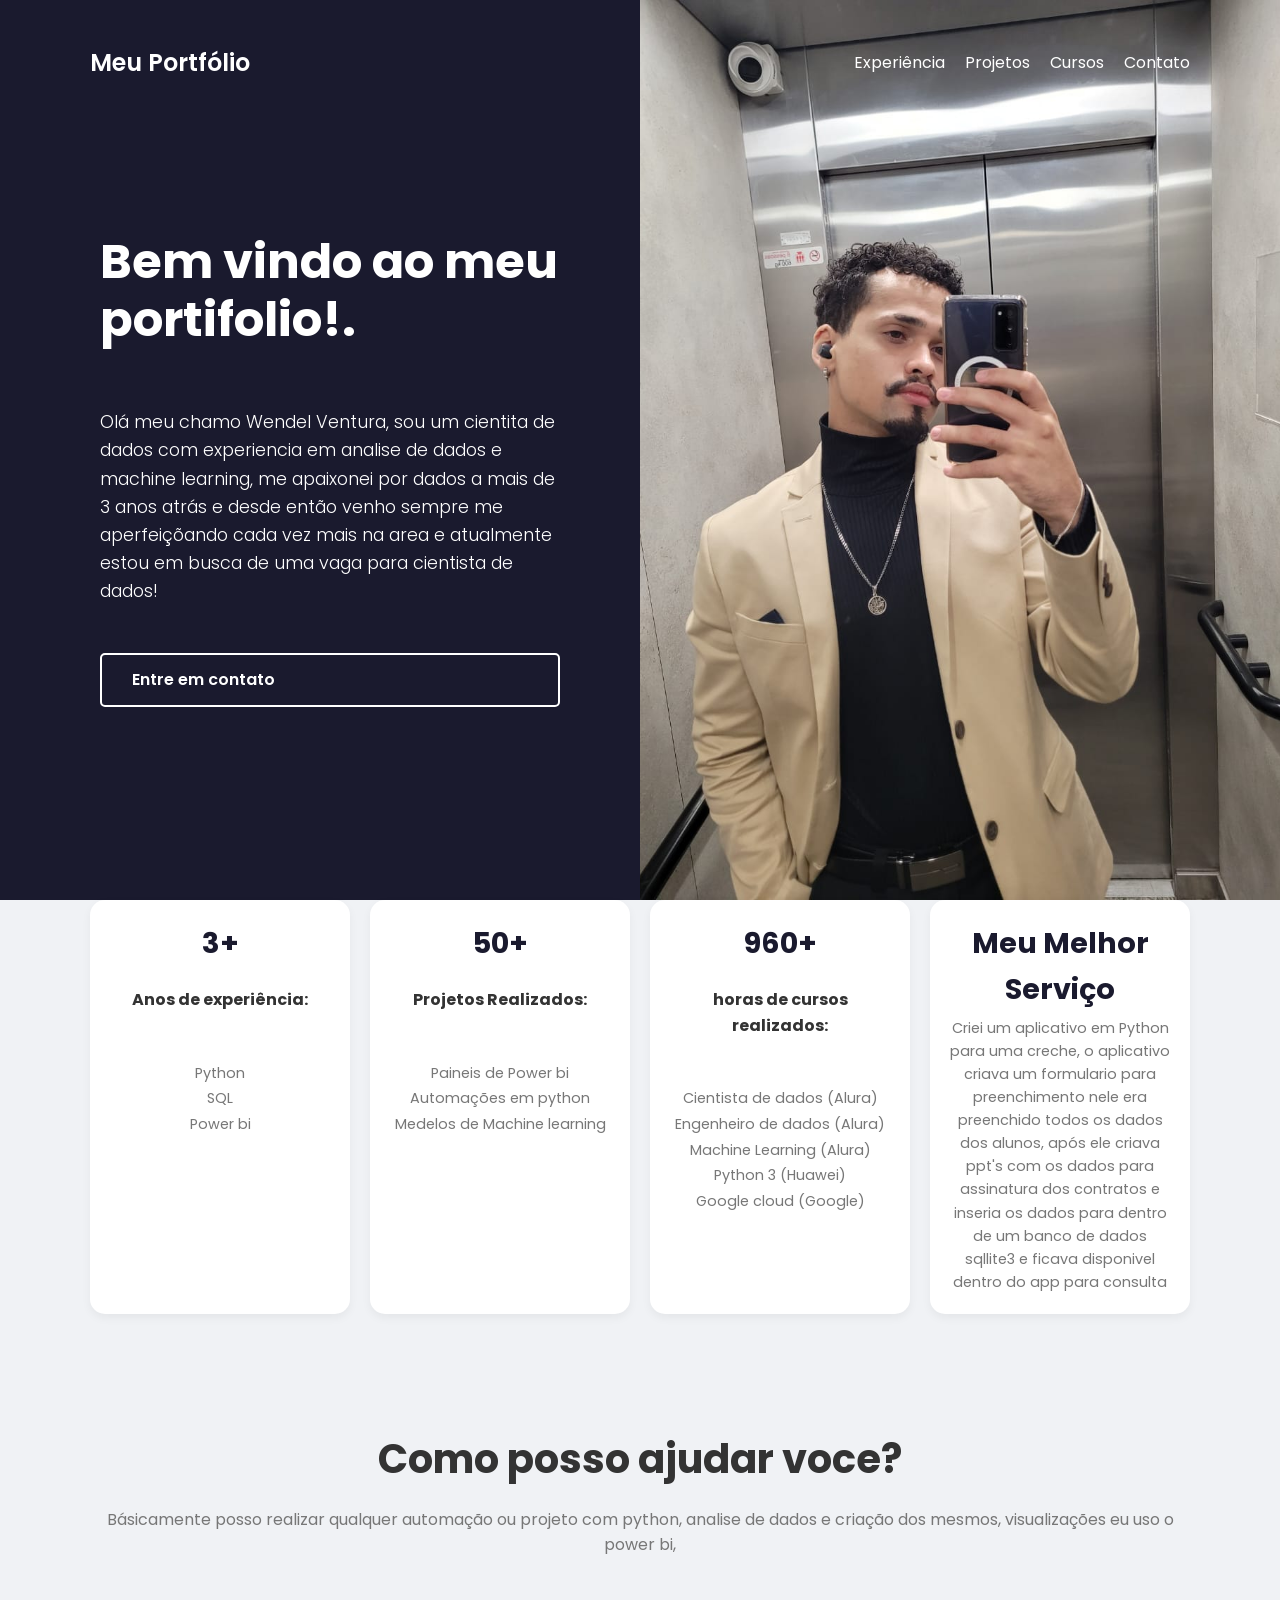
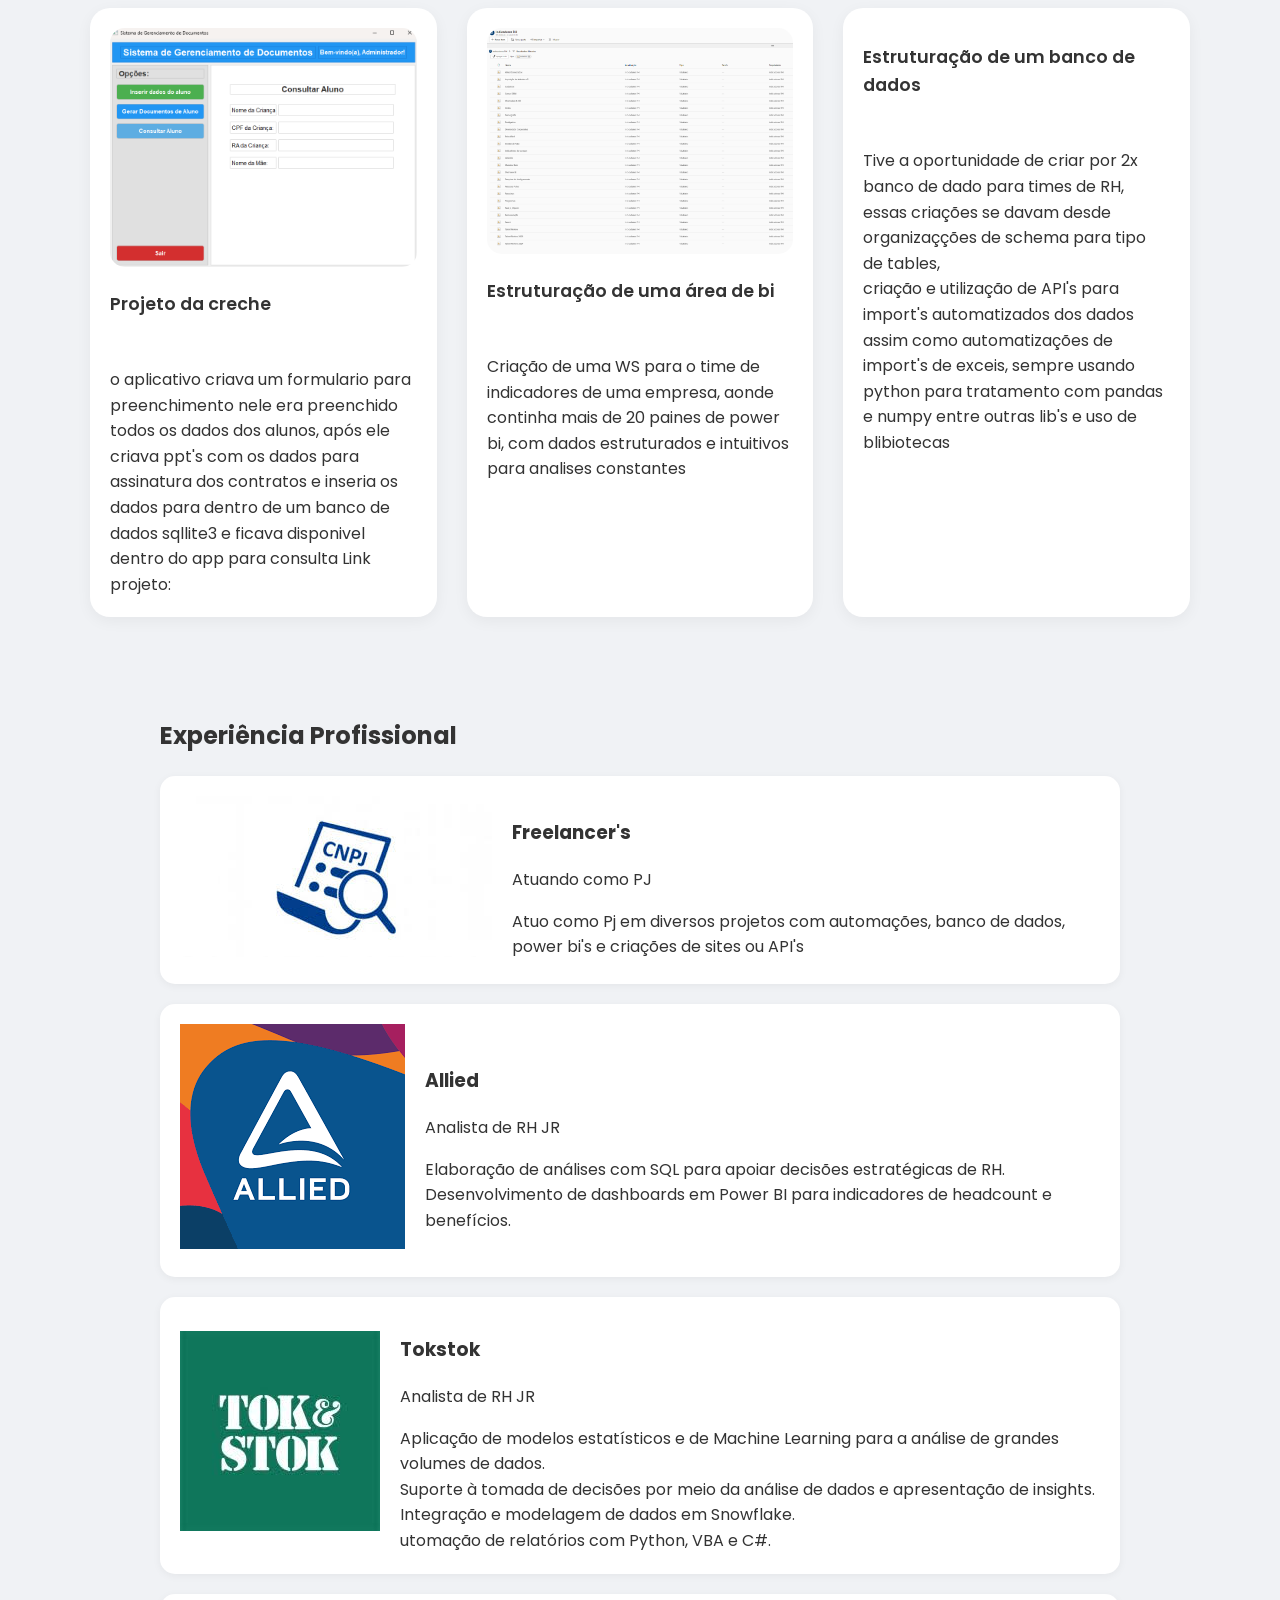
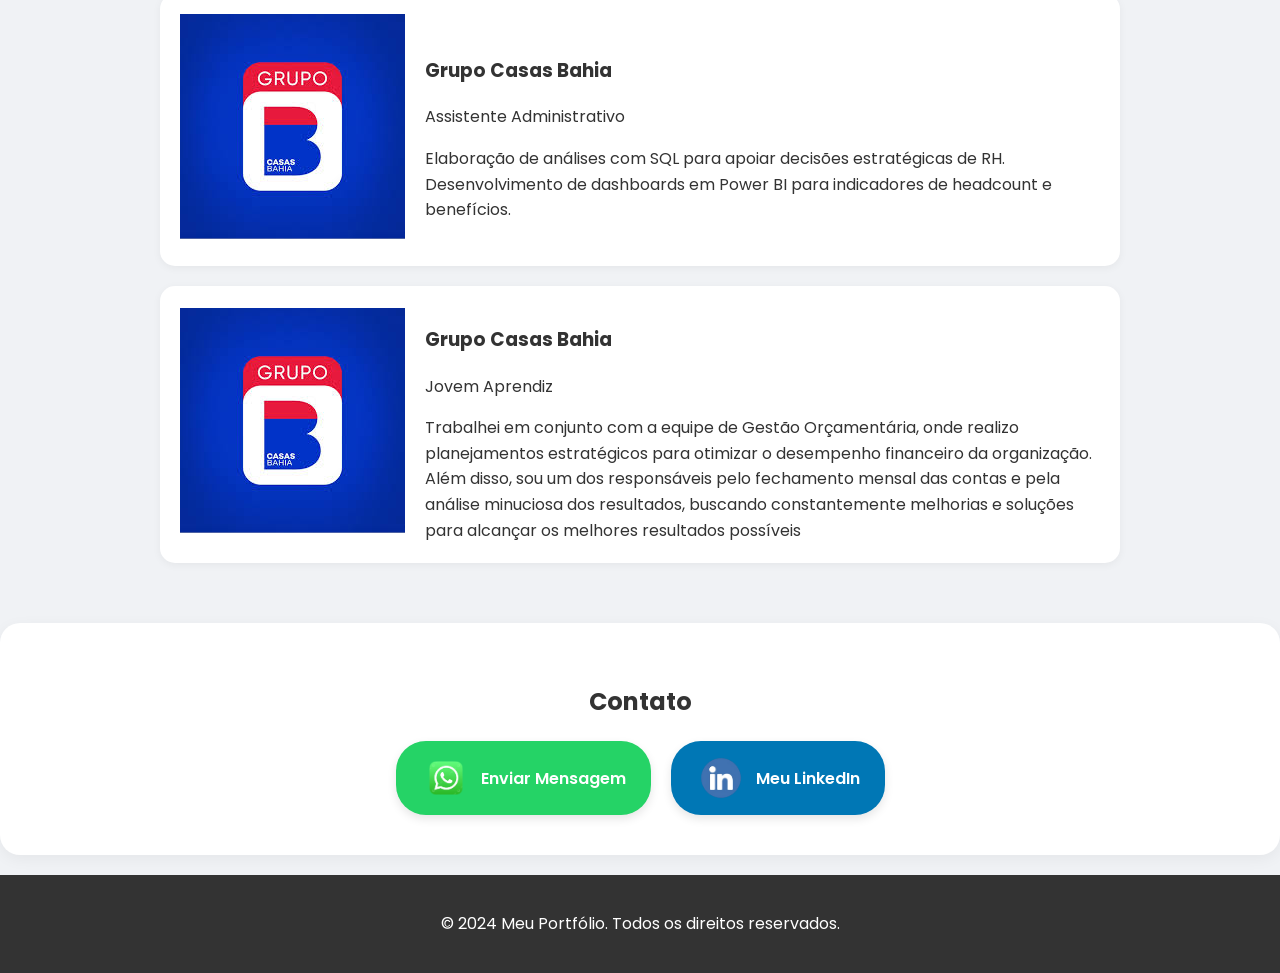
==== index.html @ 9877d7f4 "Subindo o site" ====
<!DOCTYPE html>
<html lang="pt-br">
<head>
    <meta charset="UTF-8">
    <meta name="viewport" content="width=device-width, initial-scale=1.0">
    <title>Meu Portfólio</title>
    <link rel="stylesheet" href="style.css">
    <link rel="preconnect" href="https://fonts.googleapis.com">
    <link rel="preconnect" href="https://fonts.gstatic.com" crossorigin>
    <link href="https://fonts.googleapis.com/css2?family=Poppins:wght@300;400;600;700&display=swap" rel="stylesheet">
</head>
<body>

    <section id="hero">
        <header class="header">
            <nav class="container">
                <h1 class="logo">Meu Portfólio</h1>
                <ul>
                    <li><a href="#experiencia">Experiência</a></li>
                    <li><a href="#projetos">Projetos</a></li>
                    <li><a href="cursos.html">Cursos</a></li>
                    <li><a href="#contato">Contato</a></li>
                </ul>
            </nav>
        </header>

        <div class="hero-conteudo-wrapper">
            <div class="hero-texto">
                <h1>
                    Bem vindo ao meu portifolio!.
                </h1>
                <p>
                    Olá meu chamo Wendel Ventura, sou um cientita de dados com experiencia em analise de dados e machine learning, me apaixonei por dados a mais de 3 anos atrás e desde então venho sempre 
                    me aperfeiçõando cada vez mais na area e atualmente estou em busca de uma vaga para cientista de dados! 
                </p>
                <a href="#contato" class="botao">Entre em contato</a>
            </div>
            <div class="hero-imagem">
                <img src="pictures\img2.jpg" alt="Sua foto de perfil profissional">
            </div>
        </div>
    </section>

    <section id="info-cards" class="container">
        <div class="info-card">
            <h3>3+</h3>
            <h4>Anos de experiência: </h4>
            <br>
            <span>Python</span>
            <br>
            <span>SQL</span>
            <br>
            <span>Power bi</span>
        </div>
        <div class="info-card">
            <h3>50+</h3>
            <h4>Projetos Realizados:</h4>
            <br>
            <span>Paineis de Power bi</span><br>
            <span>Automações em python</span><br>
            <span>Medelos de Machine learning</span>
        </div>
        <div class="info-card">
            <h3>960+</h3>
            <h4>horas de cursos realizados:</h4><br>
            <span>
                Cientista de dados (Alura)<br>
                Engenheiro de dados (Alura)<br>
                Machine Learning (Alura)<br>
                Python 3 (Huawei)<br>
                Google cloud (Google)
            </span><br>
        </div>
        <div class="info-card">
            <h3>Meu Melhor<br>Serviço</h3>
            <p>Criei um aplicativo em Python para uma creche, o aplicativo criava um formulario para preenchimento
                nele era preenchido todos os dados dos alunos, após ele criava ppt's com os dados para assinatura dos contratos
                e inseria os dados para dentro de um banco de dados sqllite3 e ficava disponivel dentro do app para consulta
            </p>
        </div>
    </section>

    <section id="projetos" class="container">
        <h2 class="section-title">Como posso ajudar voce?</h2>
        <p class="section-subtitle">Básicamente posso realizar qualquer automação ou projeto com python, analise de dados e criação dos mesmos, visualizações eu uso o power bi,</p>
        <div class="projetos-grid">
            <div class="projeto-card">
                <img src="pictures\projeto1.png" alt="Projeto 1">
                <h4>Projeto da creche</h4><br>
                <span>
                o aplicativo criava um formulario para preenchimento
                nele era preenchido todos os dados dos alunos, após ele criava ppt's com os dados para assinatura dos contratos
                e inseria os dados para dentro de um banco de dados sqllite3 e ficava disponivel dentro do app para consulta
                Link projeto: 
                </span>
            </div>
            <div class="projeto-card">
                <img src="pictures\pbi.png" alt="Projeto 2">
                <h4>Estruturação de uma área de bi</h4><br>
                <span>
                    Criação de uma WS para o time de indicadores de uma empresa,
                    aonde continha mais de 20 paines de power bi, com dados estruturados e intuitivos para analises constantes
                </span>
                
            </div>
            <div class="projeto-card">
                <!-- <img src="https://via.placeholder.com/300x200" alt="Projeto 3"> -->
                <h4>Estruturação de um banco de dados</h4><br>
                <span>
                    Tive a oportunidade de criar por 2x banco de dado para times de RH,<br>
                    essas criações se davam desde organizaçções de schema para tipo de tables,<br>
                    criação e utilização de API's para import's automatizados dos dados assim como automatizações de import's de exceis, sempre usando python
                    para tratamento com pandas e numpy entre outras lib's e uso de blibiotecas
                </span>
            </div>
        </div>
    </section>

    <section id="experiencia" class="secao">
        <h2>Experiência Profissional</h2>
        <div class="experiencia-card">
            <div class="logo-circle">
                <img src="pictures\pj.jpeg" alt="Logo da Empresa 0">
            </div>
            <div class="experiencia-conteudo">
                <h3>Freelancer's</h3>
                <p>Atuando como PJ</p>
                <span>
                    Atuo como Pj em diversos projetos com automações, banco de dados, power bi's e criações de sites ou API's
                </span>
            </div>
        </div>
        <div class="experiencia-card">
            <div class="logo-circle">
                <img src="pictures\allied.png" alt="Logo da Empresa 1">
            </div>
            <div class="experiencia-conteudo">
                <h3>Allied</h3>
                <p>Analista de RH JR</p>
                <span>
                    Elaboração de análises com SQL para apoiar decisões estratégicas de RH. <br>
                    Desenvolvimento de dashboards em Power BI para indicadores de headcount e benefícios.
                </span>
            </div>
        </div>
        <div class="experiencia-card">
            <div class="logo-circle">
                <img src="pictures\tokstok.jpeg" alt="Logo da Empresa 2">
            </div>
            <div class="experiencia-conteudo">
                <h3>Tokstok</h3>
                <p>Analista de RH JR</p>
                <span>
                    Aplicação de modelos estatísticos e de Machine Learning para a análise de grandes volumes de dados.<br>
                    Suporte à tomada de decisões por meio da análise de dados e apresentação de insights.<br>
                    Integração e modelagem de dados em Snowflake.<br>
                    utomação de relatórios com Python, VBA e C#.
                </span>
            </div>
        </div>
        <div class="experiencia-card">
            <div class="logo-circle">
                <img src="pictures\grupo cb.jpeg" alt="Logo da Empresa 3">
            </div>
            <div class="experiencia-conteudo">
                <h3>Grupo Casas Bahia</h3>
                <p>Assistente Administrativo</p>
                <span>
                    Elaboração de análises com SQL para apoiar decisões estratégicas de RH.<br>
                    Desenvolvimento de dashboards em Power BI para indicadores de headcount e benefícios.
                </span>
            </div>
        </div>
        <div class="experiencia-card">
            <div class="logo-circle">
                <img src="pictures\grupo cb.jpeg" alt="Logo da Empresa 4">
            </div>
            <div class="experiencia-conteudo">
                <h3>Grupo Casas Bahia</h3>
                <p>Jovem Aprendiz</p>
                <span>
                    Trabalhei em conjunto com a equipe de Gestão Orçamentária, onde realizo planejamentos estratégicos para otimizar o desempenho financeiro da organização. Além disso, sou um dos responsáveis pelo fechamento mensal das contas e pela análise minuciosa dos resultados, buscando constantemente melhorias e soluções para alcançar os melhores resultados possíveis
                </span>
            </div>
        </div>
        </section>

    <section id="contato" class="card contato-section">
        <h2>Contato</h2>
        <div class="contato-links">
            <a href="https://wa.me/5511961731575?text=Ola%20tudo%20bem?%20Gostaria%20de%20fazer%20um%20orcamento%20de%20projeto/proposta%20de%20emprego." target="_blank" class="botao-whatsapp">
                <img src="/pictures/whats.png" width="50px" height="50px"  alt="Ícone WhatsApp">
                Enviar Mensagem
            </a>
            <a href="https://www.linkedin.com/in/wendelventura" target="_blank" class="botao-linkedin">
                <img src="/pictures/linkedin.png" width="50px" height="50px" alt="Ícone LinkedIn">
                Meu LinkedIn
            </a>
        </div>
    </section>

    <footer>
        <p>&copy; 2024 Meu Portfólio. Todos os direitos reservados.</p>
    </footer>

</body>
</html>
---- style.css ----
/* Estilos Globais */
body {
    font-family: 'Poppins', sans-serif;
    margin: 0;
    padding: 0;
    background-color: #f0f2f5;
    color: #333;
    line-height: 1.6;
}

.container {
    max-width: 1100px;
    margin: 0 auto;
    padding: 20px;
}

.card, .projeto-card {
    background: #fff;
    padding: 40px;
    margin-bottom: 20px;
    border-radius: 20px;
    box-shadow: 0 4px 15px rgba(0, 0, 0, 0.05);
}

.secao {
    padding: 40px 20px;
    max-width: 960px;
    margin: 0 auto;
}

/* --------------------------------- */
/* SEÇÃO DE DESTAQUE (HERO) - Corrigida */
/* --------------------------------- */
#hero {
    min-height: 100vh;
    background-color: #f0f2f5;
    position: relative;
    padding-bottom: 60px;
}

.hero-conteudo-wrapper {
    display: grid;
    grid-template-columns: 1fr 1fr;
    gap: 0;
    min-height: 100vh;
    align-items: stretch;
}

.hero-texto {
    background-color: #1a1a2e;
    color: #fff;
    padding: 100px 80px 100px 100px;
    display: flex;
    flex-direction: column;
    justify-content: center;
}

.hero-texto h1 {
    font-size: 3em;
    font-weight: 700;
    line-height: 1.2;
}

.hero-texto p {
    font-size: 1.1em;
    font-weight: 300;
    margin-top: 20px;
}

.hero-imagem {
    display: flex;
    align-items: center;
}

.hero-imagem img {
    width: 100%;
    height: 100%;
    object-fit: cover;
}

.header {
    position: absolute;
    top: 0;
    left: 0;
    width: 100%;
    z-index: 10;
}

.header .container {
    display: flex;
    justify-content: space-between;
    align-items: center;
    padding: 20px;
}

.header .logo {
    color: #fff;
    font-size: 1.5em;
    font-weight: 600;
}

.header ul {
    list-style: none;
    padding: 0;
    margin: 0;
    display: flex;
    gap: 20px;
}

.header a {
    text-decoration: none;
    color: #fff;
    font-weight: 400;
    transition: color 0.3s ease;
}

.header a:hover {
    color: #b3d1ff;
}

.botao {
    display: inline-block;
    background: transparent;
    color: #fff;
    border: 2px solid #fff;
    padding: 12px 30px;
    border-radius: 5px;
    text-decoration: none;
    font-weight: 600;
    margin-top: 30px;
    transition: background 0.3s ease, color 0.3s ease;
}

.botao:hover {
    background: #fff;
    color: #1a1a2e;
}

/* --------------------------------- */
/* SEÇÃO DE INFO CARDS */
/* --------------------------------- */
#info-cards {
    display: flex;
    justify-content: space-between;
    gap: 20px;
    margin-top: -60px; /* Mantido para sobrepor o topo da seção seguinte */
    z-index: 5;
    position: relative;
    padding: 0 20px;
}

.info-card {
    background: #fff;
    padding: 20px; /* Ajustado para 20px */
    border-radius: 15px;
    box-shadow: 0 4px 10px rgba(0, 0, 0, 0.05);
    flex: 1;
    text-align: center;
    min-height: 120px;
}

.info-card h3 {
    font-size: 1.8em;
    font-weight: 700;
    margin: 0;
    color: #1a1a2e;
}

.info-card span, .info-card p {
    font-size: 0.9em;
    margin: 5px 0 0 0;
    color: #777;
}

/* --------------------------------- */
/* SEÇÃO DE PROJETOS */
/* --------------------------------- */
#projetos {
    text-align: center;
    padding-top: 80px;
}

.section-title {
    font-size: 2.5em;
    font-weight: 700;
    margin-bottom: 10px;
}

.section-subtitle {
    color: #777;
    margin-bottom: 50px;
}

.projetos-grid {
    display: grid;
    grid-template-columns: repeat(auto-fit, minmax(300px, 1fr));
    gap: 30px;
    text-align: left;
}

.projeto-card {
    padding: 20px;
    border-radius: 20px;
}

.projeto-card img {
    width: 100%;
    border-radius: 15px;
}

.projeto-card h4 {
    font-size: 1.1em;
    font-weight: 600;
    margin-top: 15px;
}

/* --------------------------------- */
/* NOVO BLOCO DE EXPERIÊNCIA */
/* --------------------------------- */
.experiencia-card {
    background: #fff;
    padding: 20px;
    margin-bottom: 20px;
    border-radius: 15px;
    box-shadow: 0 2px 8px rgba(0, 0, 0, 0.05);
    display: flex;
    align-items: center;
    gap: 20px;
}

.logo-container {
    width: 80px;
    height: 80px;
    border-radius: 15px;
    overflow: hidden;
    display: flex;
    justify-content: center;
    align-items: center;
    background-color: #f0f0f0;
}

.logo-container img {
    width: 100%;
    height: auto;
    display: block;
}

.experiencia-info h3 {
    margin-top: 0;
    margin-bottom: 5px;
    font-weight: 600;
    color: #333;
}

.experiencia-info .cargo {
    color: #777;
    margin-top: 0;
    margin-bottom: 10px;
    font-size: 0.9em;
}

.experiencia-info .descricao {
    color: #555;
    font-size: 0.95em;
    line-height: 1.5;
    margin-top: 0;
}


/* --------------------------------- */
/* SEÇÃO DE CONTATO - Corrigida */
/* --------------------------------- */
.contato-section {
    text-align: center; /* ATUALIZADO: Corrigido para centralizar o conteúdo */
    padding: 40px; /* Adicionado para um melhor espaçamento */
}

.contato-links {
    display: flex;
    justify-content: center;
    gap: 20px;
    margin-top: 20px;
}

.contato-links a {
    display: flex;
    align-items: center;
    gap: 10px;
    padding: 12px 25px;
    text-decoration: none;
    border-radius: 30px;
    font-weight: 600;
    color: #fff;
    box-shadow: 0 4px 10px rgba(0, 0, 0, 0.1);
    transition: transform 0.3s ease, box-shadow 0.3s ease;
}

.contato-links a:hover {
    transform: translateY(-3px);
    box-shadow: 0 6px 15px rgba(0, 0, 0, 0.15);
}

.botao-whatsapp {
    background-color: #25d366;
}

.botao-linkedin {
    background-color: #0077b5;
}

footer {
    text-align: center;
    padding: 20px;
    background: #333;
    color: #fff;
    margin-top: 20px;
}



/* Responsividade */
@media (max-width: 960px) {
    .hero-conteudo-wrapper {
        grid-template-columns: 1fr;
    }

    .hero-texto {
        padding: 50px 30px;
        text-align: center;
    }

    .hero-imagem {
        display: none;
    }

    #info-cards {
        flex-direction: column;
    }

    .header .container {
        flex-direction: column;
    }

    .experiencia-card {
        background: #fff;
        padding: 20px;
        margin-bottom: 20px;
        border-radius: 15px;
        box-shadow: 0 2px 8px rgba(0, 0, 0, 0.05);
        display: flex;
        align-items: center; /* Alinha o logo e o texto verticalmente */
        gap: 20px;
    }

    .logo-circle {
        width: 70px; /* Largura fixa */
        height: 70px; /* Altura fixa */
        border-radius: 50%; /* Torna o contêiner do logo um círculo */
        background-color: #f0f0f0; /* Fundo cinza claro para destacar */
        display: flex;
        justify-content: center;
        align-items: center;
        overflow: hidden; /* Garante que a imagem não saia do círculo */
    }

    .logo-circle img {
        max-width: 90%; /* Limita o tamanho máximo do logo dentro do círculo */
        max-height: 90%;
        object-fit: contain; /* Ajusta o logo sem cortar ou esticar, mantendo a proporção */
    }

    .experiencia-conteudo {
        /* O texto não estará grudado */
        padding: 0;
        display: flex;
        flex-direction: column;
    }

    .experiencia-conteudo h3 {
        margin-top: 0;
        margin-bottom: 5px;
        font-weight: 600;
        color: #333;
    }

    .experiencia-conteudo p {
        color: #777;
        margin-top: 0;
        margin-bottom: 10px;
        font-size: 0.9em;
    }

    .experiencia-conteudo span {
        color: #555;
        font-size: 0.95em;
        line-height: 1.5;
        margin-top: 0;
    }

/* Responsividade para telas menores */
    .experiencia-card {
        flex-direction: column;
        text-align: center;
    }

    .logo-circle {
        margin-bottom: 15px;
    }
}
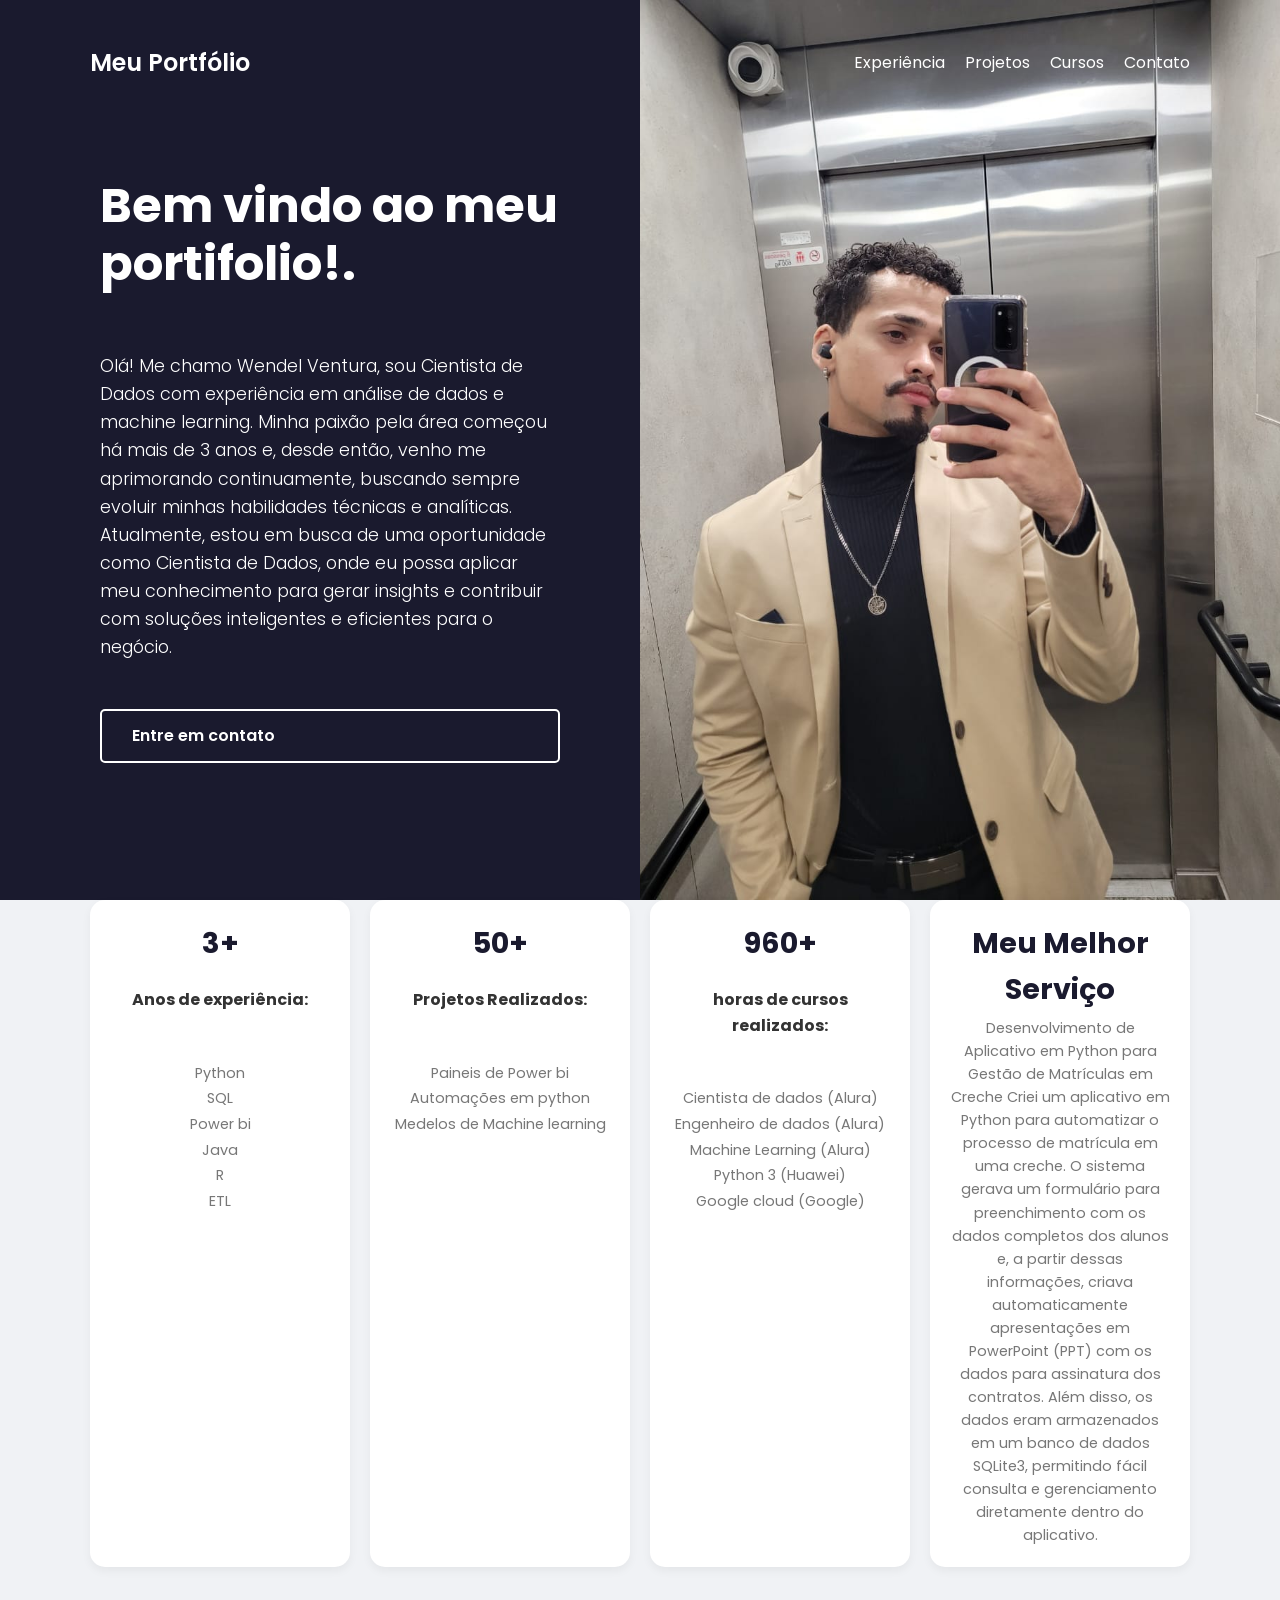
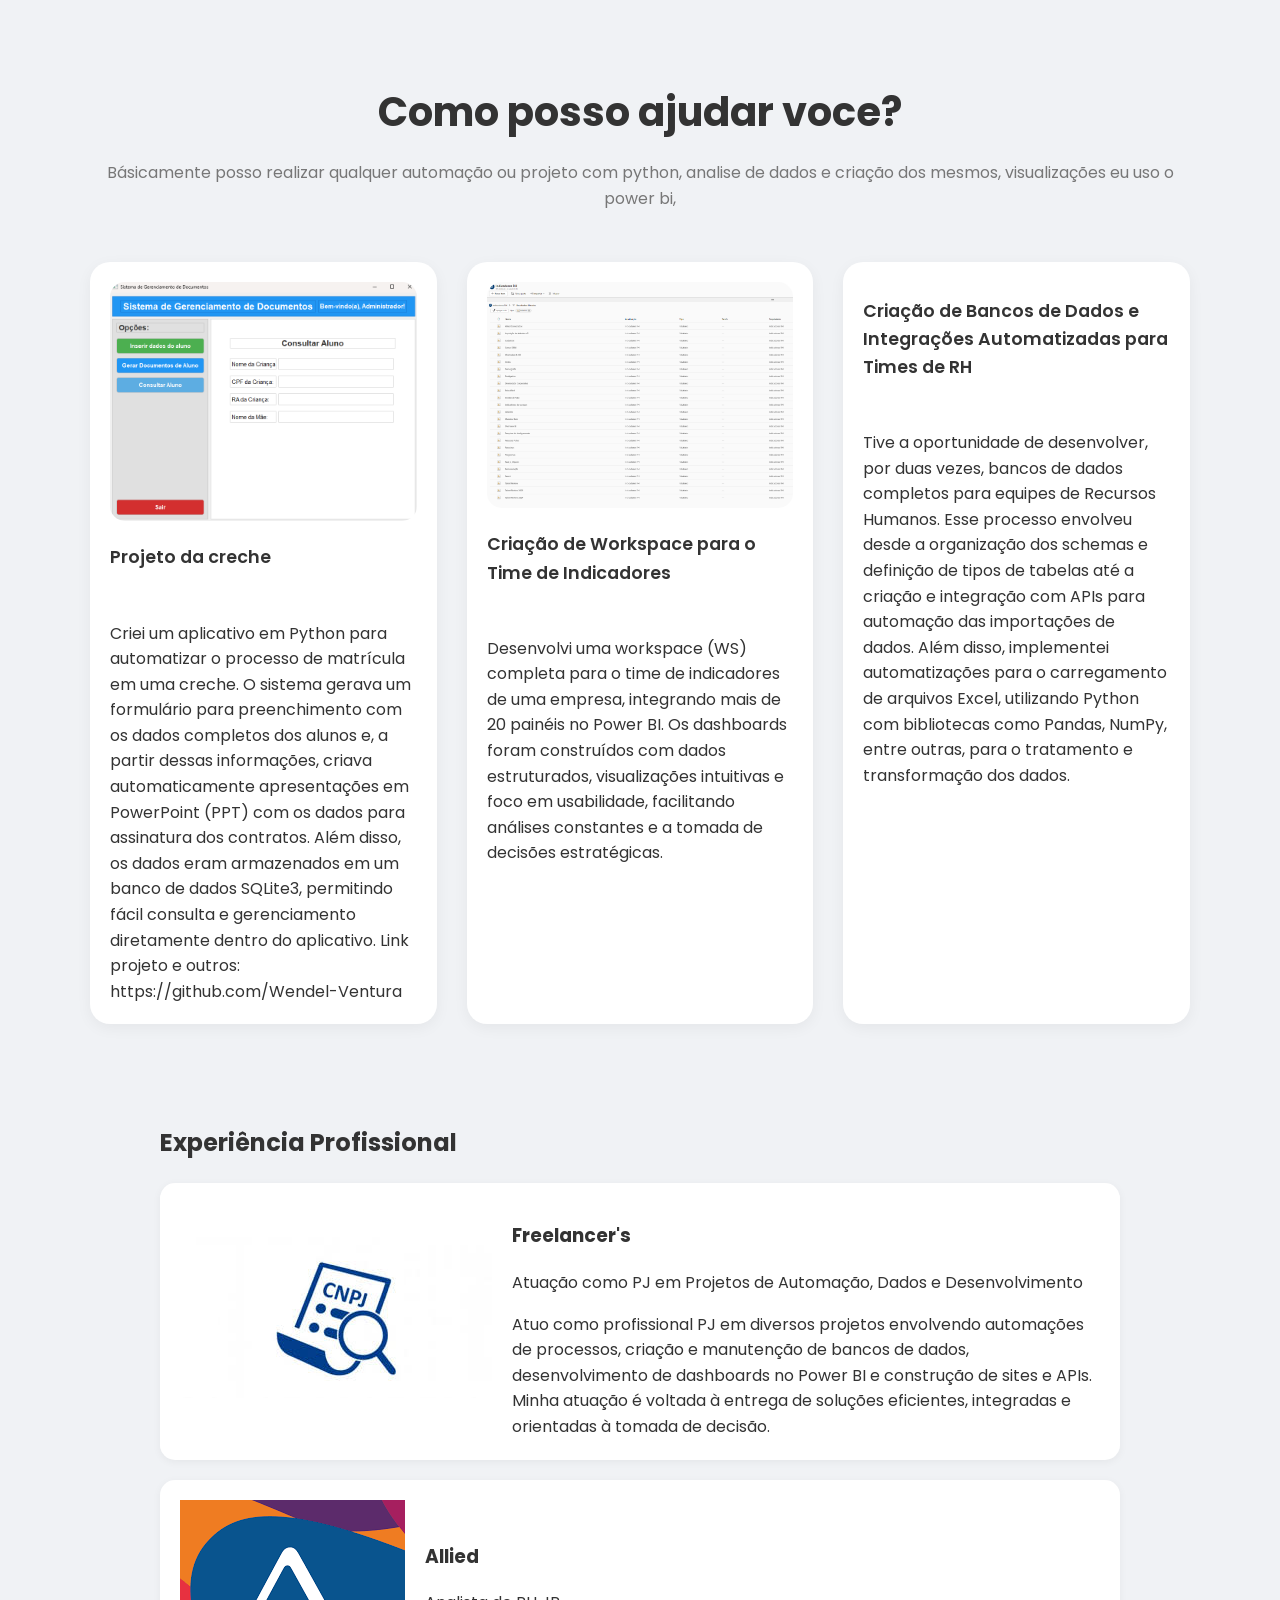
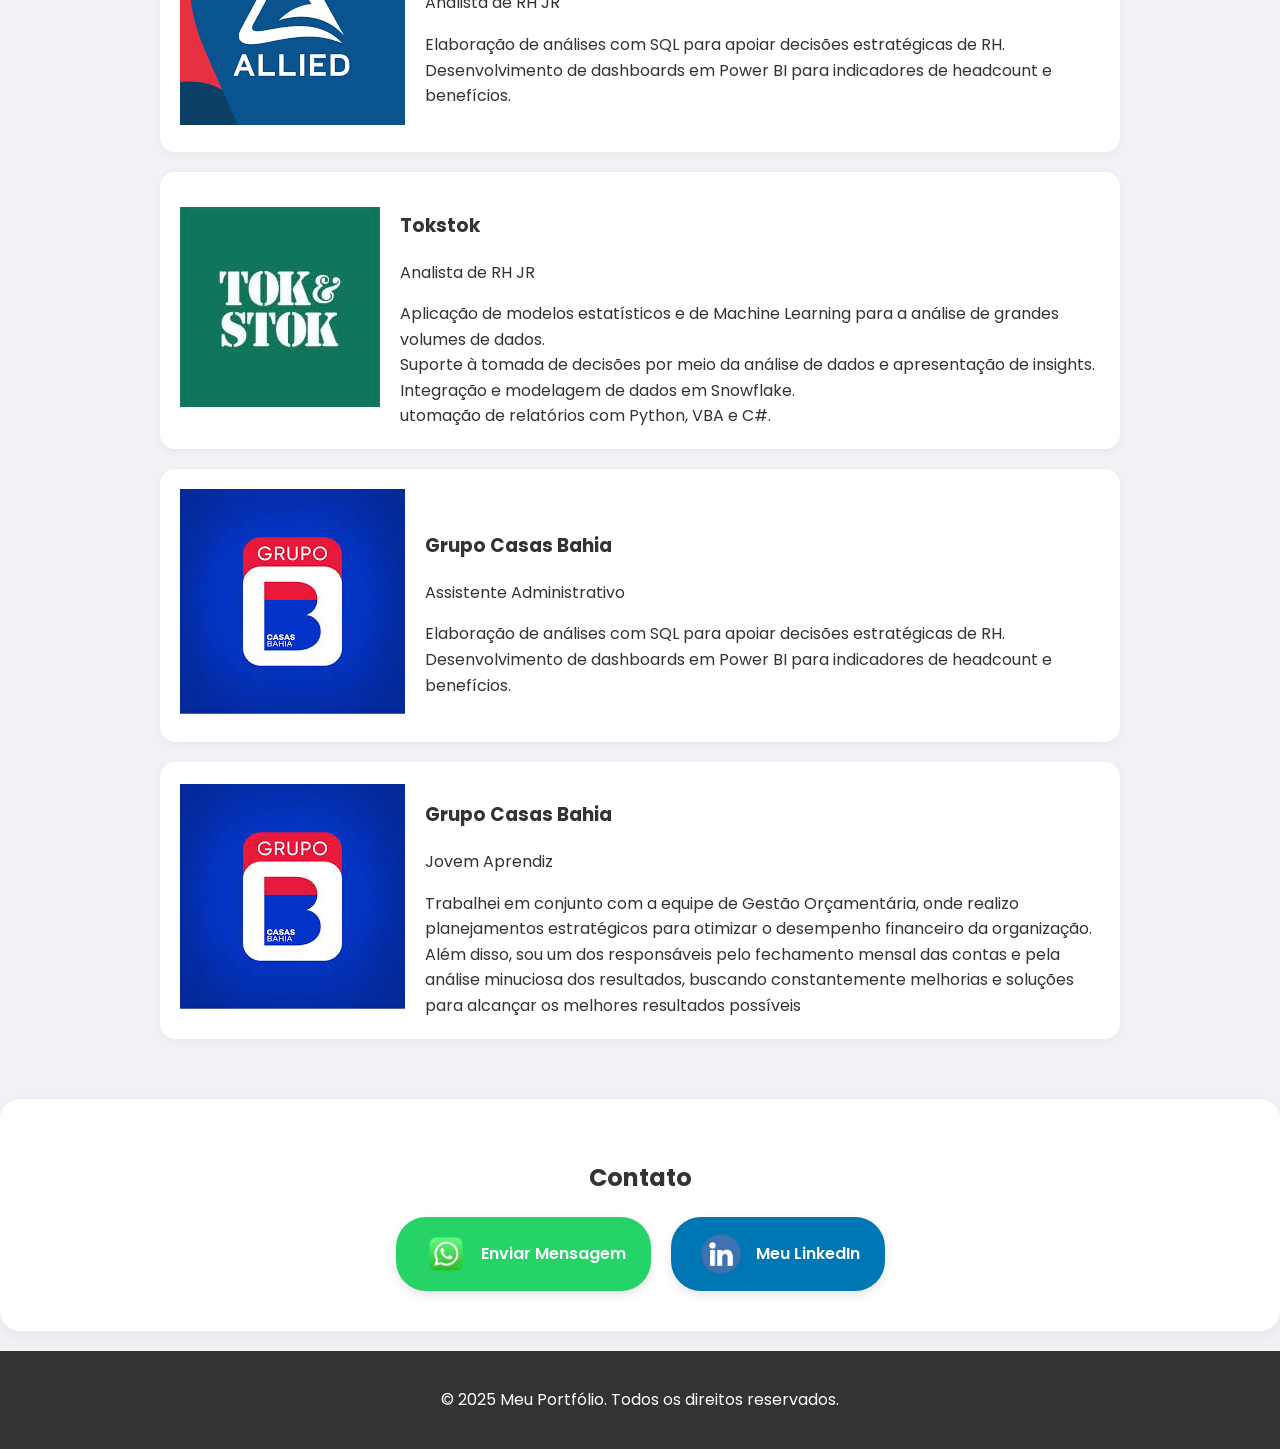
==== commit 5116f706: "subindo correções de frases" ====
--- a/index.html
+++ b/index.html
@@ -30,8 +30,9 @@
                     Bem vindo ao meu portifolio!.
                 </h1>
                 <p>
-                    Olá meu chamo Wendel Ventura, sou um cientita de dados com experiencia em analise de dados e machine learning, me apaixonei por dados a mais de 3 anos atrás e desde então venho sempre 
-                    me aperfeiçõando cada vez mais na area e atualmente estou em busca de uma vaga para cientista de dados! 
+                    Olá! Me chamo Wendel Ventura, sou Cientista de Dados com experiência em análise de dados e machine learning.
+                    Minha paixão pela área começou há mais de 3 anos e, desde então, venho me aprimorando continuamente, buscando sempre evoluir minhas habilidades técnicas e analíticas.
+                    Atualmente, estou em busca de uma oportunidade como Cientista de Dados, onde eu possa aplicar meu conhecimento para gerar insights e contribuir com soluções inteligentes e eficientes para o negócio.
                 </p>
                 <a href="#contato" class="botao">Entre em contato</a>
             </div>
@@ -51,6 +52,12 @@
             <span>SQL</span>
             <br>
             <span>Power bi</span>
+            <br>
+            <span>Java</span>
+            <br>
+            <span>R</span>
+            <br>
+            <span>ETL</span>
         </div>
         <div class="info-card">
             <h3>50+</h3>
@@ -73,9 +80,10 @@
         </div>
         <div class="info-card">
             <h3>Meu Melhor<br>Serviço</h3>
-            <p>Criei um aplicativo em Python para uma creche, o aplicativo criava um formulario para preenchimento
-                nele era preenchido todos os dados dos alunos, após ele criava ppt's com os dados para assinatura dos contratos
-                e inseria os dados para dentro de um banco de dados sqllite3 e ficava disponivel dentro do app para consulta
+            <p>
+                Desenvolvimento de Aplicativo em Python para Gestão de Matrículas em Creche
+                Criei um aplicativo em Python para automatizar o processo de matrícula em uma creche. O sistema gerava um formulário para preenchimento com os dados completos dos alunos e, a partir dessas informações, criava automaticamente apresentações em PowerPoint (PPT) com os dados para assinatura dos contratos.
+                Além disso, os dados eram armazenados em um banco de dados SQLite3, permitindo fácil consulta e gerenciamento diretamente dentro do aplicativo.
             </p>
         </div>
     </section>
@@ -88,29 +96,25 @@
                 <img src="pictures\projeto1.png" alt="Projeto 1">
                 <h4>Projeto da creche</h4><br>
                 <span>
-                o aplicativo criava um formulario para preenchimento
-                nele era preenchido todos os dados dos alunos, após ele criava ppt's com os dados para assinatura dos contratos
-                e inseria os dados para dentro de um banco de dados sqllite3 e ficava disponivel dentro do app para consulta
-                Link projeto: 
+                Criei um aplicativo em Python para automatizar o processo de matrícula em uma creche. O sistema gerava um formulário para preenchimento com os dados completos dos alunos e, a partir dessas informações, criava automaticamente apresentações em PowerPoint (PPT) com os dados para assinatura dos contratos.
+                Além disso, os dados eram armazenados em um banco de dados SQLite3, permitindo fácil consulta e gerenciamento diretamente dentro do aplicativo.
+                Link projeto e outros: https://github.com/Wendel-Ventura 
                 </span>
             </div>
             <div class="projeto-card">
                 <img src="pictures\pbi.png" alt="Projeto 2">
-                <h4>Estruturação de uma área de bi</h4><br>
-                <span>
-                    Criação de uma WS para o time de indicadores de uma empresa,
-                    aonde continha mais de 20 paines de power bi, com dados estruturados e intuitivos para analises constantes
+                <h4>Criação de Workspace para o Time de Indicadores</h4><br>
+                <span>
+                    Desenvolvi uma workspace (WS) completa para o time de indicadores de uma empresa, integrando mais de 20 painéis no Power BI. Os dashboards foram construídos com dados estruturados, visualizações intuitivas e foco em usabilidade, facilitando análises constantes e a tomada de decisões estratégicas.
                 </span>
                 
             </div>
             <div class="projeto-card">
                 <!-- <img src="https://via.placeholder.com/300x200" alt="Projeto 3"> -->
-                <h4>Estruturação de um banco de dados</h4><br>
-                <span>
-                    Tive a oportunidade de criar por 2x banco de dado para times de RH,<br>
-                    essas criações se davam desde organizaçções de schema para tipo de tables,<br>
-                    criação e utilização de API's para import's automatizados dos dados assim como automatizações de import's de exceis, sempre usando python
-                    para tratamento com pandas e numpy entre outras lib's e uso de blibiotecas
+                <h4>Criação de Bancos de Dados e Integrações Automatizadas para Times de RH</h4><br>
+                <span>
+                    Tive a oportunidade de desenvolver, por duas vezes, bancos de dados completos para equipes de Recursos Humanos. Esse processo envolveu desde a organização dos schemas e definição de tipos de tabelas até a criação e integração com APIs para automação das importações de dados.
+                    Além disso, implementei automatizações para o carregamento de arquivos Excel, utilizando Python com bibliotecas como Pandas, NumPy, entre outras, para o tratamento e transformação dos dados.
                 </span>
             </div>
         </div>
@@ -124,9 +128,9 @@
             </div>
             <div class="experiencia-conteudo">
                 <h3>Freelancer's</h3>
-                <p>Atuando como PJ</p>
-                <span>
-                    Atuo como Pj em diversos projetos com automações, banco de dados, power bi's e criações de sites ou API's
+                <p>Atuação como PJ em Projetos de Automação, Dados e Desenvolvimento</p>
+                <span>
+                    Atuo como profissional PJ em diversos projetos envolvendo automações de processos, criação e manutenção de bancos de dados, desenvolvimento de dashboards no Power BI e construção de sites e APIs. Minha atuação é voltada à entrega de soluções eficientes, integradas e orientadas à tomada de decisão.
                 </span>
             </div>
         </div>
@@ -200,7 +204,7 @@
     </section>
 
     <footer>
-        <p>&copy; 2024 Meu Portfólio. Todos os direitos reservados.</p>
+        <p>&copy; 2025 Meu Portfólio. Todos os direitos reservados.</p>
     </footer>
 
 </body>
